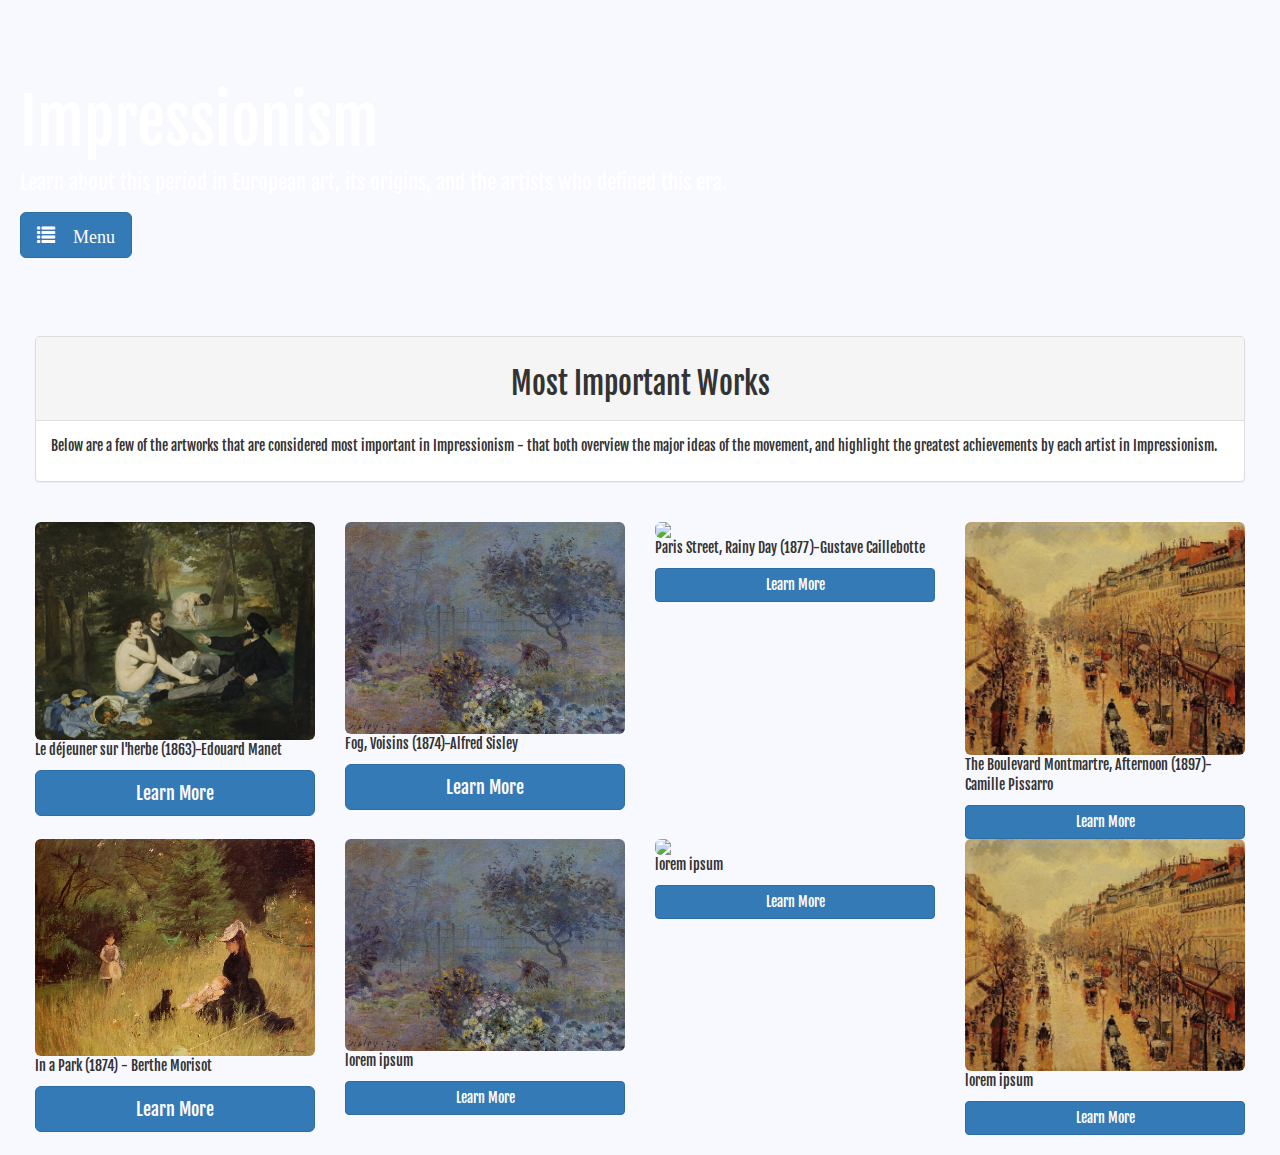
==== about.html @ ac0806a9 "this is my new project" ====
<!DOCTYPE html>
<html lang="en">

<head>

    <meta charset="utf-8">
    <meta http-equiv="X-UA-Compatible" content="IE=edge">
    <meta name="viewport" content="width=device-width, shrink-to-fit=no, initial-scale=1">
    <meta name="description" content="">
    <meta name="author" content="">

    <title>Impressionism: Defying The Norm - Home</title>

    <!-- font -->
    <link href="https://fonts.googleapis.com/css?family=Fjalla+One" rel="stylesheet">

    <!-- Bootstrap Core CSS -->
    <link href="css/bootstrap.min.css" rel="stylesheet">

    <!-- Custom CSS -->
    <link href="css/simple-sidebar.css" rel="stylesheet">

    <!-- HTML5 Shim and Respond.js IE8 support of HTML5 elements and media queries -->
    <!-- WARNING: Respond.js doesn't work if you view the page via file:// -->
    <!--[if lt IE 9]>
        <script src="https://oss.maxcdn.com/libs/html5shiv/3.7.0/html5shiv.js"></script>
        <script src="https://oss.maxcdn.com/libs/respond.js/1.4.2/respond.min.js"></script>
    <![endif]-->

</head>

<body>

    <div id="wrapper">

        <!-- Sidebar -->
        <div id="sidebar-wrapper">
            <ul class="sidebar-nav">
                <li class="sidebar-brand">
                    <a href="#">
                        Main Menu
                    </a>
                </li>
                <li>
                    <a href="index.html"><span class="glyphicon glyphicon-home"></span> Home</a>
                </li>
                <li>
                    <a href="main.html"><span class="glyphicon glyphicon-globe"></span> Overview</a>
                </li>
                <li>
                    <a href="about.html"><span class="glyphicon glyphicon-flash"></span> Important Works </a>
                </li>
                <li>
                    <a href="random.html"><span class="glyphicon glyphicon-question-sign"></span> Random</a>
                </li>
            </ul>
        </div>
        <!-- /#sidebar-wrapper -->

        <!-- Page Content -->
        <div id="page-content-wrapper">
            <div class="jumbotron imp-bg">
                <h1>Impressionism</h1>
                <p>Learn about this period in European art, its origins, and the artists who defined this era.</p>
                <a href="#menu-toggle" class="btn btn-primary btn-lg" id="menu-toggle"> <span class="glyphicon glyphicon-list"> Menu</a>
  </div>
            <div class="container-fluid">
                  
        <div class="panel panel-default">
            <div class="panel-heading">
                <h2>Most Important Works <span class="label label-default"></span></h2> </div>
            <div class="panel-body">
                <p>Below are a few of the artworks that are considered most important in Impressionism - that both overview the major ideas of the movement, and highlight the greatest achievements by each artist in Impressionism.</p>
            </div>
        </div>
         
         <br>
         <!-- start of grid system -->
                  <div class="row">
            <div class="col-lg-3 col-sm-6 col-xs-12">
               <img src="images/Edouard_Manet_-_Luncheon_on_the_Grass.jpg" class="img-responsive img-rounded">
                <p>Le déjeuner sur l'herbe (1863)-Edouard Manet</p>
                <button type="button" class="btn btn-primary btn-lg btn-block" data-toggle="modal" data-target="#myModal">
                    Learn More</button>
            </div>
            <!-- Closes .col -->
            <div class="col-lg-3 col-sm-6 col-xs-12">
               <img src="images/foggy-morning-voisins-1874.jpg" class="img-responsive img-rounded">
                <p>Fog, Voisins (1874)-Alfred Sisley</p>
                <button type="button" class="btn btn-primary btn-lg btn-block" data-toggle="modal" data-target="#myModal2">
                    Learn More</button>
                      </div>
            <!-- Closes .col -->
            <div class="col-lg-3 col-sm-6 col-xs-12">
                <img src="images/Gustave_Caillebotte_-_Paris_Street;_Rainy_Day.jpg" class="img-responsive img-rounded">
                <p>Paris Street, Rainy Day (1877)-Gustave Caillebotte</p>
                <button class="btn btn-primary btn-block" data-toggle="modal" data-target="#myModal3">Learn More</button>
            </div>
            <!-- Closes .col -->
            <div class="col-lg-3 col-sm-6 col-xs-12">
                <img src="images/boulevard-montmartre-afternoon-in-the-rain-1897.jpg" class="img-responsive img-rounded">
                <p>The Boulevard Montmartre, Afternoon (1897)-Camille Pissarro</p>
                <button class="btn btn-primary btn-block" data-toggle="modal" data-target="#myModal4">Learn More</button>
            </div>
            <!-- Closes .col -->
            <div class="col-lg-3 col-sm-6 col-xs-12">
               
               <img src="images/in-a-park.jpg" class="img-responsive img-rounded">
                <p>In a Park (1874) - Berthe Morisot</p>
                <button type="button" class="btn btn-primary btn-lg btn-block" data-toggle="modal" data-target="#myModal5">
                    Learn More</button>
            </div>
            <!-- Closes .col -->
            <div class="col-lg-3 col-sm-6 col-xs-12">
                <img src="images/foggy-morning-voisins-1874.jpg" class="img-responsive img-rounded">
                <p>lorem ipsum</p>
                <button class="btn btn-primary btn-block" data-toggle="modal" data-target="#myModal6">Learn More</button>
            </div>
            <!-- Closes .col -->
             <div class="col-lg-3 col-sm-6 col-xs-12">
                <img src="images/Gustave_Caillebotte_-_Paris_Street;_Rainy_Day.jpg" class="img-responsive img-rounded">
                <p>lorem ipsum</p>
                <button class="btn btn-primary btn-block" data-toggle="modal" data-target="#myModal7">Learn More</button>
            </div>
            <!-- Closes .col -->
            <div class="col-lg-3 col-sm-6 col-xs-12">
               <img src="images/boulevard-montmartre-afternoon-in-the-rain-1897.jpg" class="img-responsive img-rounded">
                <p>lorem ipsum</p>
                <button class="btn btn-primary btn-block" data-toggle="modal" data-target="#myModal8">Learn More</button>
            </div>
            <!-- Closes .col -->
        </div>
            
            
        </div>
        <!-- closes .row -->
        
    </div>
    <!-- Closes .container -->
<div class="modal fade" id="myModal" tabindex="-1" role="dialog" aria-labelledby="myModalLabel">
      <div class="modal-dialog" role="document">
        <div class="modal-content">
          <div class="modal-header">
            <button type="button" class="close" data-dismiss="modal" aria-label="Close"><span aria-hidden="true">&times;</span></button>
            <h4 class="modal-title" id="myModalLabel">Info on Tigers</h4>
          </div>
          <div class="modal-body">
              <h3>The Tiger</h3>
              <img class="tiger1" src="images/tigerstripes.jpeg">
              
<p>The tiger (Panthera tigris) is the largest cat species, most recognisable for their pattern of dark vertical stripes on reddish-orange fur with a lighter underside. The species is classified in the genus Panthera with the lion, leopard, jaguar and snow leopard. Tigers are apex predators, primarily preying on ungulates such as deer and bovids. They are territorial and generally solitary but social animals, often requiring large contiguous areas of habitat that support their prey requirements. This, coupled with the fact that they are indigenous to some of the more densely populated places on Earth, has caused significant conflicts with humans.</p>
          </div>
          <div class="modal-footer">
            <button type="button" class="btn btn-default" data-dismiss="modal">Close</button>
            
          </div>
        </div>
      </div>
    </div>
  
    </div>
    <!-- /#wrapper -->

    <!-- jQuery -->
    <script src="js/jquery.js"></script>

    <!-- Bootstrap Core JavaScript -->
    <script src="js/bootstrap.min.js"></script>

    <!-- Menu Toggle Script -->
    <script>
    $("#menu-toggle").click(function(e) {
        e.preventDefault();
        $("#wrapper").toggleClass("toggled");
    });
    </script>
    
</body>

</html>
---- css/simple-sidebar.css ----
body {
    overflow-x: hidden;
     background-color: ghostwhite;
     cursor: grab;
     font-family: 'Fjalla One', sans-serif;
     
 }

.imp-bg {
  background: url("http://ichef.bbci.co.uk/wwfeatures/wm/live/1280_640/images/live/p0/2l/r4/p02lr4xh.jpg"); 
  background-position: 0% 30%;
  background-size: cover;
  color: white;
}



h2{
    text-align: center;
}
h3 {
    text-align: center;
}

p.star1 {
    font-size: 20px;
    text-align: center;
}

.modal-body {
    background-color: #009688;
}







::-webkit-scrollbar {
    
    background-color: #F5F5F5;
    float: left;
    height: 300px;
    margin-bottom: 25px;
    margin-left: 22px;
    margin-top: 40px;
    width: 15px;
       overflow-y: scroll;
}
 
::-webkit-scrollbar-track {
    -webkit-box-shadow: inset 0 0 6px rgba(0,0,0,0.3); 
    border-radius: 10px;
    
}
 
::-webkit-scrollbar-thumb {
    border-radius: 10px;
    -webkit-box-shadow: inset 0 0 6px rgba(0,0,0,0.5); 
    
}









/* Toggle Styles */

#wrapper {
    padding-left: 0;
    -webkit-transition: all 0.5s ease;
    -moz-transition: all 0.5s ease;
    -o-transition: all 0.5s ease;
    transition: all 0.5s ease;
}

#wrapper.toggled {
    padding-left: 250px;
}

 

#sidebar-wrapper {
    z-index: 1000;
    position: fixed;
    left: 250px;
    width: 0;
    height: 100%;
    margin-left: -250px;
    overflow-y: auto;
    background: #000;
    -webkit-transition: all 0.5s ease;
    -moz-transition: all 0.5s ease;
    -o-transition: all 0.5s ease;
    transition: all 0.5s ease;
}

#wrapper.toggled #sidebar-wrapper {
    width: 250px;
}

#page-content-wrapper {
    width: 100%;
    position: absolute;
    padding: 15px;
}

#wrapper.toggled #page-content-wrapper {
    position: absolute;
    margin-right: -250px;
}

/* Sidebar Styles */

.sidebar-nav {
    position: absolute;
    top: 0;
    width: 250px;
    margin: 0;
    padding: 0;
    list-style: none;
}

.sidebar-nav li {
    text-indent: 20px;
    line-height: 40px;
}

.sidebar-nav li a {
    display: block;
    text-decoration: none;
    color: #999999;
}

.sidebar-nav li a:hover {
    text-decoration: none;
    color: #fff;
    background: rgba(255,255,255,0.2);
}

.sidebar-nav li a:active,
.sidebar-nav li a:focus {
    text-decoration: none;
}

.sidebar-nav > .sidebar-brand {
    height: 65px;
    font-size: 18px;
    line-height: 60px;
}

.sidebar-nav > .sidebar-brand a {
    color: #999999;
}

.sidebar-nav > .sidebar-brand a:hover {
    color: #fff;
    background: none;
}

@media(min-width:768px) {
    #wrapper {
        padding-left: 0;
    }

    #wrapper.toggled {
        padding-left: 250px;
    }

    #sidebar-wrapper {
        width: 0;
    }

    #wrapper.toggled #sidebar-wrapper {
        width: 250px;
    }

    #page-content-wrapper {
        padding: 20px;
        position: relative;
    }

    #wrapper.toggled #page-content-wrapper {
        position: relative;
        margin-right: 0;
    }
}
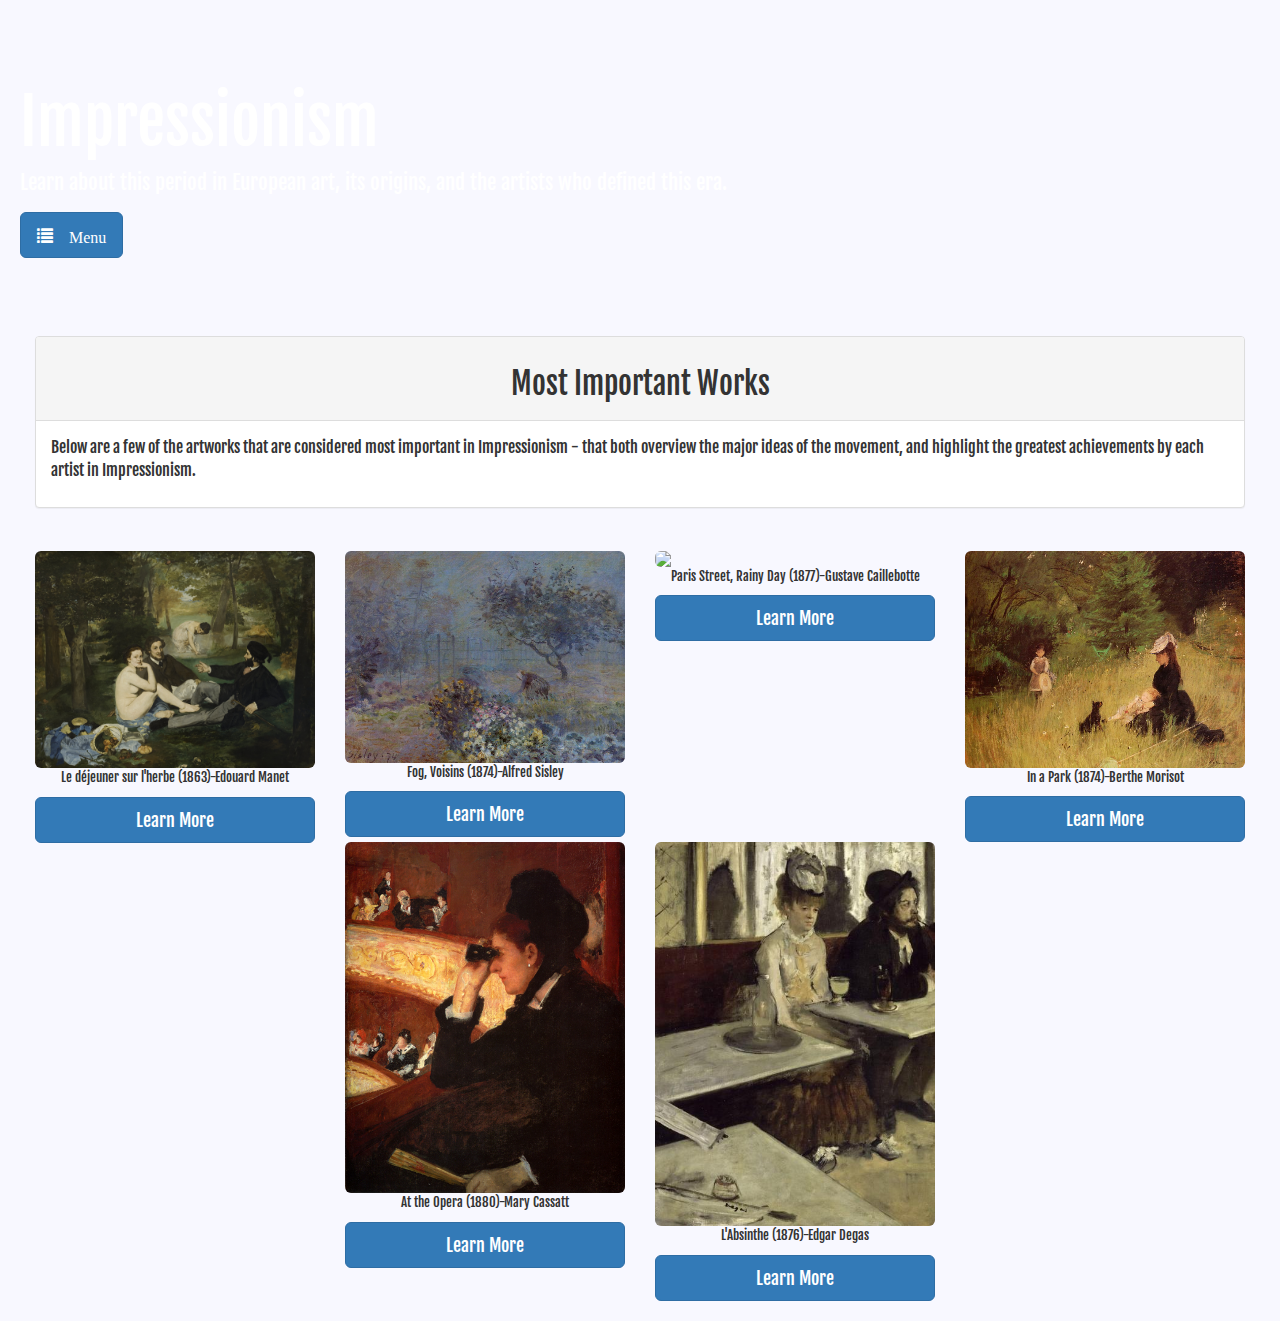
==== commit a0405f0d: "general update" ====
--- a/about.html
+++ b/about.html
@@ -79,57 +79,44 @@
                   <div class="row">
             <div class="col-lg-3 col-sm-6 col-xs-12">
                <img src="images/Edouard_Manet_-_Luncheon_on_the_Grass.jpg" class="img-responsive img-rounded">
-                <p>Le déjeuner sur l'herbe (1863)-Edouard Manet</p>
+                <p  class="star2">Le déjeuner sur l'herbe (1863)-Edouard Manet</p>
                 <button type="button" class="btn btn-primary btn-lg btn-block" data-toggle="modal" data-target="#myModal">
                     Learn More</button>
             </div>
             <!-- Closes .col -->
             <div class="col-lg-3 col-sm-6 col-xs-12">
                <img src="images/foggy-morning-voisins-1874.jpg" class="img-responsive img-rounded">
-                <p>Fog, Voisins (1874)-Alfred Sisley</p>
+                <p class="star2">Fog, Voisins (1874)-Alfred Sisley</p>
                 <button type="button" class="btn btn-primary btn-lg btn-block" data-toggle="modal" data-target="#myModal2">
                     Learn More</button>
-                      </div>
+            </div>
             <!-- Closes .col -->
             <div class="col-lg-3 col-sm-6 col-xs-12">
                 <img src="images/Gustave_Caillebotte_-_Paris_Street;_Rainy_Day.jpg" class="img-responsive img-rounded">
-                <p>Paris Street, Rainy Day (1877)-Gustave Caillebotte</p>
-                <button class="btn btn-primary btn-block" data-toggle="modal" data-target="#myModal3">Learn More</button>
-            </div>
-            <!-- Closes .col -->
-            <div class="col-lg-3 col-sm-6 col-xs-12">
-                <img src="images/boulevard-montmartre-afternoon-in-the-rain-1897.jpg" class="img-responsive img-rounded">
-                <p>The Boulevard Montmartre, Afternoon (1897)-Camille Pissarro</p>
-                <button class="btn btn-primary btn-block" data-toggle="modal" data-target="#myModal4">Learn More</button>
-            </div>
-            <!-- Closes .col -->
-            <div class="col-lg-3 col-sm-6 col-xs-12">
-               
+                <p class="star2">Paris Street, Rainy Day (1877)-Gustave Caillebotte</p>
+                <button class="btn btn-primary btn-lg btn-block" data-toggle="modal" data-target="#myModal3">Learn More</button>
+            </div>
+            <!-- Closes .col -->
+           <div class="col-lg-3 col-sm-6 col-xs-12">
                <img src="images/in-a-park.jpg" class="img-responsive img-rounded">
-                <p>In a Park (1874) - Berthe Morisot</p>
-                <button type="button" class="btn btn-primary btn-lg btn-block" data-toggle="modal" data-target="#myModal5">
+                <p class="star2">In a Park (1874)-Berthe Morisot</p>
+                <button type="button" class="btn btn-primary btn-lg btn-block" data-toggle="modal" data-target="#myModal4">
                     Learn More</button>
             </div>
             <!-- Closes .col -->
-            <div class="col-lg-3 col-sm-6 col-xs-12">
-                <img src="images/foggy-morning-voisins-1874.jpg" class="img-responsive img-rounded">
-                <p>lorem ipsum</p>
-                <button class="btn btn-primary btn-block" data-toggle="modal" data-target="#myModal6">Learn More</button>
+           <div class="col-lg-3 col-sm-6 col-xs-12">
+                <img src="images/opera.jpg" class="img-responsive img-rounded">
+                <p class="star2">At the Opera (1880)-Mary Cassatt</p>
+                <button class="btn btn-primary btn-lg  btn-block" data-toggle="modal" data-target="#myModal5">Learn More</button>
             </div>
             <!-- Closes .col -->
              <div class="col-lg-3 col-sm-6 col-xs-12">
-                <img src="images/Gustave_Caillebotte_-_Paris_Street;_Rainy_Day.jpg" class="img-responsive img-rounded">
-                <p>lorem ipsum</p>
-                <button class="btn btn-primary btn-block" data-toggle="modal" data-target="#myModal7">Learn More</button>
-            </div>
-            <!-- Closes .col -->
-            <div class="col-lg-3 col-sm-6 col-xs-12">
-               <img src="images/boulevard-montmartre-afternoon-in-the-rain-1897.jpg" class="img-responsive img-rounded">
-                <p>lorem ipsum</p>
-                <button class="btn btn-primary btn-block" data-toggle="modal" data-target="#myModal8">Learn More</button>
-            </div>
-            <!-- Closes .col -->
-        </div>
+                <img src="images/cafe2.jpeg" class="img-responsive img-rounded" width="455" height="570">
+                <p class="star2">L'Absinthe (1876)-Edgar Degas</p>
+                <button class="btn btn-primary btn-lg  btn-block" data-toggle="modal" data-target="#myModal6">Learn More</button>
+            </div>
+            <!-- Closes .col -->
+        
             
             
         </div>
@@ -137,18 +124,21 @@
         
     </div>
     <!-- Closes .container -->
+    
+   <!-- modal --> 
+    
 <div class="modal fade" id="myModal" tabindex="-1" role="dialog" aria-labelledby="myModalLabel">
       <div class="modal-dialog" role="document">
         <div class="modal-content">
           <div class="modal-header">
             <button type="button" class="close" data-dismiss="modal" aria-label="Close"><span aria-hidden="true">&times;</span></button>
-            <h4 class="modal-title" id="myModalLabel">Info on Tigers</h4>
+            <h4 class="modal-title" id="myModalLabel">Edouard Manet</h4>
           </div>
           <div class="modal-body">
-              <h3>The Tiger</h3>
-              <img class="tiger1" src="images/tigerstripes.jpeg">
+              <h3>Le déjeuner sur l'herbe (1863)</h3>
               
-<p>The tiger (Panthera tigris) is the largest cat species, most recognisable for their pattern of dark vertical stripes on reddish-orange fur with a lighter underside. The species is classified in the genus Panthera with the lion, leopard, jaguar and snow leopard. Tigers are apex predators, primarily preying on ungulates such as deer and bovids. They are territorial and generally solitary but social animals, often requiring large contiguous areas of habitat that support their prey requirements. This, coupled with the fact that they are indigenous to some of the more densely populated places on Earth, has caused significant conflicts with humans.</p>
+              
+<p>In English: The Luncheon on the Grass, – originally titled Le Bain (The Bath). It is a large oil on canvas painting by Édouard Manet created in 1862 and 1863. It depicts a female nude and a scantily dressed female bather on a picnic with two fully dressed men in a rural setting. Rejected by the Salon jury of 1863, Manet seized the opportunity to exhibit this and two other paintings in the 1863 Salon des Refusés where the painting sparked public notoriety and controversy. The piece is now in the Musée d'Orsay in Paris. A smaller, earlier version can be seen at the Courtauld Gallery, London.</p>
           </div>
           <div class="modal-footer">
             <button type="button" class="btn btn-default" data-dismiss="modal">Close</button>
@@ -157,7 +147,108 @@
         </div>
       </div>
     </div>
-  
+    
+    
+    <div class="modal fade" id="myModal2" tabindex="-1" role="dialog" aria-labelledby="myModalLabel">
+        <div class="modal-dialog" role="document">
+            <div class="modal-content">
+                <div class="modal-header">
+                    <button type="button" class="close" data-dismiss="modal" aria-label="Close"><span aria-hidden="true">&times;</span></button>
+                    <h4 class="modal-title" id="myModalLabel">Alfred Sisley</h4>
+                </div>
+                <div class="modal-body">
+                    <h3>Fog, Voisins (1874)</h3>
+
+                  <p>British by nationality, although he was born in Paris and spent almost all his life in France, Alfred Sisley settled at Voisins, a village near Louveciennes in Seine-et-Oise, in 1871. That is probably where he painted this fog effect with a hint of a fence in the background, foliage on the left, a tree with twisted branches on the right beneath which a crouching woman seems to be picking flowers. But more than a peasant woman in her garden, the protagonist of the painting is the silvery mist which blurs the shapes and the background into a bluish grey tone. It is not the thick London fog that Sisley and Monet knew on the banks of the Thames, but a subtle harmony, a silent poem. This canvas is an illustration of the Impressionist approach which sifts nature through the filter of visual sensation, here modified by the weather. Moreover, Fog, Voisins was painted in 1874, the year of the first Impressionist exhibition in Nadar's studio, to which Sisley contributed five paintings.
+</p> 
+
+                </div>
+                <div class="modal-footer">
+                    <button type="button" class="btn btn-default" data-dismiss="modal">Close</button>
+                </div>
+            </div>
+        </div>
+    </div>
+
+    <div class="modal fade" id="myModal3" tabindex="-1" role="dialog" aria-labelledby="myModalLabel">
+        <div class="modal-dialog" role="document">
+            <div class="modal-content">
+                <div class="modal-header">
+                    <button type="button" class="close" data-dismiss="modal" aria-label="Close"><span aria-hidden="true">&times;</span></button>
+                    <h4 class="modal-title" id="myModalLabel">Gustave Caillebotte</h4>
+                </div>
+                <div class="modal-body">
+
+                  <h3>Paris Street, Rainy Day (1877)</h3>
+                  <p>a large 1877 oil painting by the French artist Gustave Caillebotte (1848–1894), and is his best known work.It shows a number of individuals walking through the Place de Dublin, in 1877 known as the Carrefour de Moscou, at an intersection to the east of the Gare Saint-Lazare in north Paris. Although Caillebotte was a friend and patron of many of the impressionist painters, and this work is part of that school, it differs in its realism and reliance on line rather than broad brush strokes.
+Caillebotte's interest in photography is evident. The figures in the foreground appear "out of focus", those in the mid-distance (the carriage and the pedestrians in the intersection) have sharp edges, while the features in the background become progressively indistinct. The severe cropping of some figures – particularly the man to the far right – further suggests the influence.
+The first showing of the painting was at the Third Impressionist Exhibition of 1877. It currently is owned by the Art Institute of Chicago.[2] AIC curator Gloria Groom described the work as "the great picture of urban life in the late 19th century."</p>
+
+                </div>
+                <div class="modal-footer">
+                    <button type="button" class="btn btn-default" data-dismiss="modal">Close</button>
+                </div>
+            </div>
+        </div>
+    </div>
+    
+     <div class="modal fade" id="myModal4" tabindex="-1" role="dialog" aria-labelledby="myModalLabel">
+        <div class="modal-dialog" role="document">
+            <div class="modal-content">
+                <div class="modal-header">
+                    <button type="button" class="close" data-dismiss="modal" aria-label="Close"><span aria-hidden="true">&times;</span></button>
+                    <h4 class="modal-title" id="myModalLabel">In a Park (1874)Berthe Morisot</h4>
+                </div>
+                <div class="modal-body">
+                    <h3>In a Park (1874)</h3>
+
+                  <p>A central figure of the Impressionist circle, Berthe Morisot is known for both her compelling portraits and her poignant landscapes. In a Park combines these elements of figuration with representations of nature in this serene family portrait set in a bucolic garden. Like Mary Cassatt, Morisot is recognized for her portrayals of the private sphere of female society. As in this quiet image of family life, she centered on the maternal bond between mother and child. Her loose handling of pastels, a medium embraced by the Impressionists, and visible application of color and form were central characteristics of her work.</p>
+
+                </div>
+                <div class="modal-footer">
+                    <button type="button" class="btn btn-default" data-dismiss="modal">Close</button>
+                </div>
+            </div>
+        </div>
+    </div>
+    
+     <div class="modal fade" id="myModal5" tabindex="-1" role="dialog" aria-labelledby="myModalLabel">
+        <div class="modal-dialog" role="document">
+            <div class="modal-content">
+                <div class="modal-header">
+                    <button type="button" class="close" data-dismiss="modal" aria-label="Close"><span aria-hidden="true">&times;</span></button>
+                    <h4 class="modal-title" id="myModalLabel">Mary Cassatt</h4>
+                </div>
+                <div class="modal-body">
+
+                  <h3>At The Opera (1880)</h3>
+                  <p>Cassatt focused on modern subjects of the city under Haussmannization, while emphasizing, in particular, the private and public life of women. Here, she depicts the Palais Garnier of the Paris Opera, which was opened in 1875 and served as a focal point for the city's social life. As the painting demonstrates, the opera was not only a site for culture and entertainment, but also for seeing and being seen; the woman's binoculars, presumably directed at the stage, are echoed in the man's binoculars, across the concert hall, directed at her. Through this emphasis on looking, Cassatt arrives at a playful meditation on the act of visuality and the artist's gaze, which were central concerns of the Impressionist artists.</p>
+                </div>
+                <div class="modal-footer">
+                    <button type="button" class="btn btn-default" data-dismiss="modal">Close</button>
+                </div>
+            </div>
+        </div>
+    </div>
+    
+     <div class="modal fade" id="myModal6" tabindex="-1" role="dialog" aria-labelledby="myModalLabel">
+        <div class="modal-dialog" role="document">
+            <div class="modal-content">
+                <div class="modal-header">
+                    <button type="button" class="close" data-dismiss="modal" aria-label="Close"><span aria-hidden="true">&times;</span></button>
+                    <h4 class="modal-title" id="myModalLabel">Edgar Degas</h4>
+                </div>
+                <div class="modal-body">
+                    <h3>L'Absinthe (1876)</h3>
+<p>Prior to the work of later Realists and the emergence of Impressionism, still life and portrait painting were considered lesser, escapist genres. What Degas achieved with L'Absinthe and similar works expressed something altogether new. This dour scene of two lonely individuals sitting in a café communicates a sense of isolation, even degradation, as they apparently have nothing better to do in the middle of the day. Degas's heavily handled paint further communicates the emotional burden or intense boredom of his subjects. His paintings allude to the oppressive atmosphere of the city and the psychological ennui of its inhabitants. Although Degas continued to reject the Impressionist label throughout his life, his paintings exemplify a similar preoccupation with the portrayal of light and motifs of modern life that were central to the group's work.</p>
+                </div>
+                <div class="modal-footer">
+                    <button type="button" class="btn btn-default" data-dismiss="modal">Close</button>
+                </div>
+            </div>
+        </div>
+    </div>
+
     </div>
     <!-- /#wrapper -->
 
--- a/css/simple-sidebar.css
+++ b/css/simple-sidebar.css
@@ -1,9 +1,14 @@
-
- body {
+* {
+   font-family: 'Fjalla One', sans-serif;
+   font-size: 16px;
+}
+ 
+ 
+ html, body {
     overflow-x: hidden;
      background-color: ghostwhite;
      cursor: grab;
-     font-family: 'Fjalla One', sans-serif;
+     
      
  }
 
@@ -28,15 +33,56 @@
     text-align: center;
 }
 
+p.star2 {
+    font-size: small;
+    text-align: center;
+}
+
+
+p.random3 {
+    text-align: center;
+}
+
 .modal-body {
     background-color: #009688;
 }
 
-
-
-
-
-
+/* chatbot form */
+
+section#demo {
+	background: #fbfbfb;
+    position: relative;
+    padding: 0;
+    min-height: 100vh;
+    transition: height 9999s;
+    
+    
+}
+.vertical-align {
+	position: absolute;
+	top: 50%;
+	transform: translateY(-50%);
+	left: 0;
+	width: 100%;
+}
+
+
+.card {
+	background: #fff;
+    box-shadow: 13px 13px 28px 2px rgba(0, 0, 0, 0.035);
+    padding: 7px 15px;
+    
+}
+
+
+
+
+
+
+
+
+
+/* scrollbar */
 
 ::-webkit-scrollbar {
     
